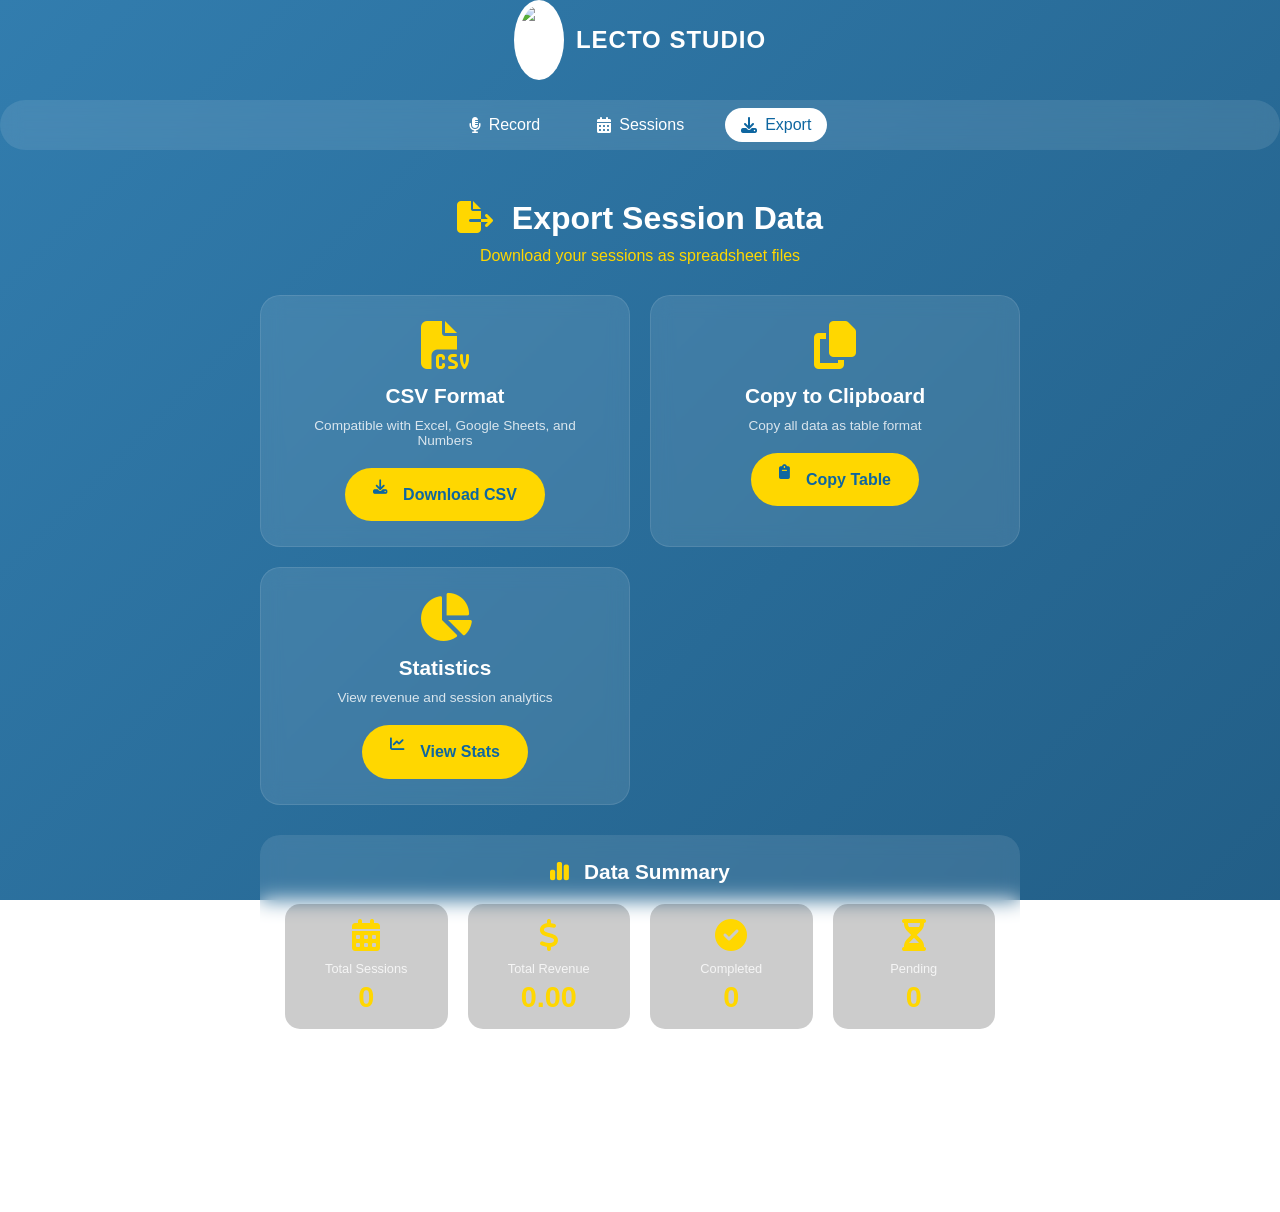
==== export.html @ 88a97ba5 "Add files via upload" ====
<!DOCTYPE html>
<html lang="en">
<head>
    <meta charset="UTF-8">
    <meta name="viewport" content="width=device-width, initial-scale=1.0, viewport-fit=cover">
    <title>Lecto Studio - Export Data</title>
    <link rel="manifest" href="manifest.json">
    <meta name="theme-color" content="#0e66a0">
    <meta name="apple-mobile-web-app-capable" content="yes">
    <meta name="apple-mobile-web-app-title" content="Lecto Studio">
    <link rel="apple-touch-icon" href="icons/icon-192.png">
    
    <!-- Font Awesome Icons -->
    <link rel="stylesheet" href="https://cdnjs.cloudflare.com/ajax/libs/font-awesome/6.5.1/css/all.min.css">
    <link rel="stylesheet" href="styles.css">
</head>
<body>
    <div class="logo">
     <img src="/new/img/IMG-20260517-WA0030.jpg" alt="Lecto Studio Logo" width="50">
        <span class="logo-text">LECTO STUDIO</span>
    </div>
    
    <nav>
        <div class="links">
            <a href="record.html"><i class="fas fa-microphone-alt"></i> Record</a>
            <a href="sessions.html"><i class="fas fa-calendar-alt"></i> Sessions</a>
            <a href="export.html" class="active"><i class="fas fa-download"></i> Export</a>
        </div>
    </nav>
    
    <main>
        <h1><i class="fas fa-file-export"></i> Export Session Data</h1>
        <p class="tagline">Download your sessions as spreadsheet files</p>
        
        <div class="export-options">
            <div class="export-card">
                <i class="fas fa-file-csv"></i>
                <h3>CSV Format</h3>
                <p>Compatible with Excel, Google Sheets, and Numbers</p>
                <button id="exportCSVBtn"><i class="fas fa-download"></i> Download CSV</button>
            </div>
            
            <div class="export-card">
                <i class="fas fa-copy"></i>
                <h3>Copy to Clipboard</h3>
                <p>Copy all data as table format</p>
                <button id="copyTableBtn"><i class="fas fa-clipboard"></i> Copy Table</button>
            </div>
            
            <div class="export-card">
                <i class="fas fa-chart-pie"></i>
                <h3>Statistics</h3>
                <p>View revenue and session analytics</p>
                <button id="viewStatsBtn"><i class="fas fa-chart-line"></i> View Stats</button>
            </div>
        </div>
        
        <div class="stats-preview">
            <h3><i class="fas fa-chart-simple"></i> Data Summary</h3>
            <div class="stats-grid">
                <div class="stat-item">
                    <i class="fas fa-calendar-alt"></i>
                    <span class="stat-label">Total Sessions</span>
                    <span class="stat-number" id="totalSessions">0</span>
                </div>
                <div class="stat-item">
                    <i class="fas fa-dollar-sign"></i>
                    <span class="stat-label">Total Revenue</span>
                    <span class="stat-number" id="totalRevenue">0</span>
                </div>
                <div class="stat-item">
                    <i class="fas fa-check-circle"></i>
                    <span class="stat-label">Completed</span>
                    <span class="stat-number" id="completedCount">0</span>
                </div>
                <div class="stat-item">
                    <i class="fas fa-hourglass-half"></i>
                    <span class="stat-label">Pending</span>
                    <span class="stat-number" id="pendingCount">0</span>
                </div>
            </div>
        </div>
        
        <div id="message" class="message"></div>
    </main>
    
    <footer>
        <p><i class="far fa-copyright"></i> 2026 Lecto Music Studio. All rights reserved.</p>
    </footer>
    
    <div id="installPrompt" class="install-prompt" style="display: none;">
        <i class="fas fa-download"></i>
        <p>Install this app</p>
        <button id="installBtn"><i class="fas fa-plus"></i> Install</button>
        <button id="closeInstall"><i class="fas fa-times"></i></button>
    </div>
    
    <script src="script.js"></script>
</body>
</html>
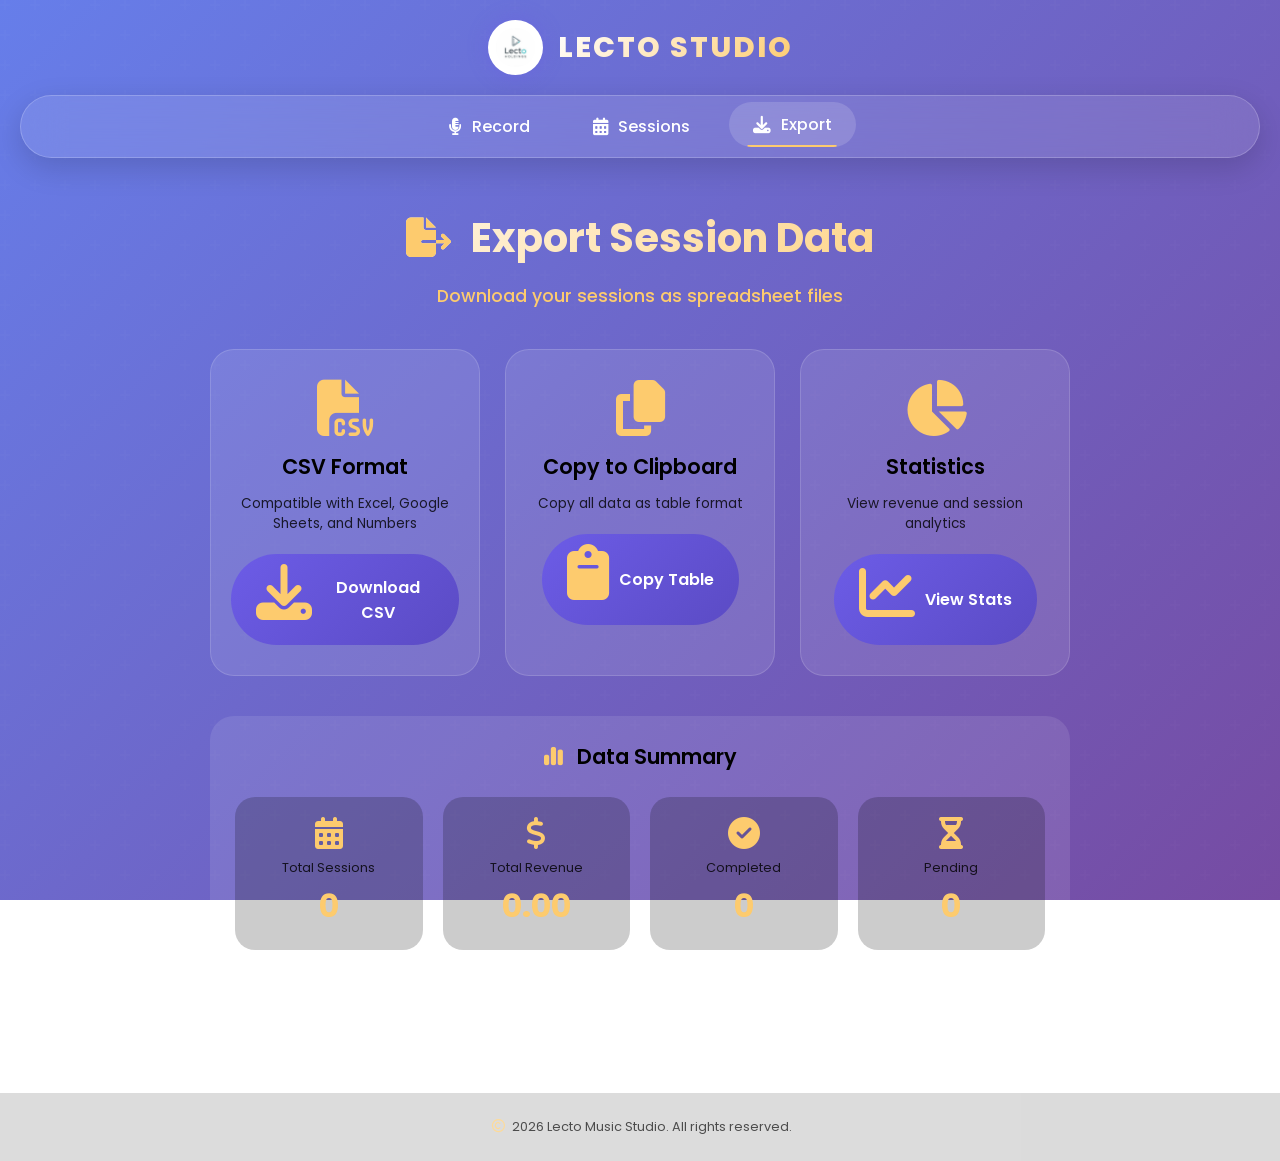
==== commit fd1a6213: "Add files via upload" ====
--- a/export.html
+++ b/export.html
@@ -16,8 +16,7 @@
 </head>
 <body>
     <div class="logo">
-     <img src="/new/img/IMG-20260517-WA0030.jpg" alt="Lecto Studio Logo" width="50">
-        <span class="logo-text">LECTO STUDIO</span>
+<img src="img/logo.jpg" alt="Lecto Studio Logo" width="50">        <span class="logo-text">LECTO STUDIO</span>
     </div>
     
     <nav>
--- a/styles.css
+++ b/styles.css
@@ -0,0 +1,1079 @@
+/* ====================
+   GOOGLE FONTS
+   ==================== */
+@import url('https://fonts.googleapis.com/css2?family=Poppins:wght@300;400;500;600;700;800&display=swap');
+@import url('https://cdnjs.cloudflare.com/ajax/libs/font-awesome/6.5.1/css/all.min.css');
+
+/* ====================
+   CSS VARIABLES
+   ==================== */
+:root {
+    --primary: #6c5ce7;
+    --primary-dark: #5b4bc4;
+    --primary-light: #8b7ef0;
+    --secondary: #fd79a8;
+    --accent: #fdcb6e;
+    --success: #00b894;
+    --danger: #d63031;
+    --dark: #2d3436;
+    --darker: #1e272e;
+    --glass: rgba(255, 255, 255, 0.1);
+    --glass-dark: rgba(0, 0, 0, 0.3);
+    --shadow-sm: 0 4px 15px rgba(0, 0, 0, 0.1);
+    --shadow-md: 0 10px 30px rgba(0, 0, 0, 0.15);
+    --shadow-lg: 0 20px 40px rgba(0, 0, 0, 0.2);
+    --shadow-glow: 0 0 20px rgba(108, 92, 231, 0.4);
+}
+
+* {
+    margin: 0;
+    padding: 0;
+    box-sizing: border-box;
+    font-family: 'Poppins', 'Segoe UI', Tahoma, Geneva, Verdana, sans-serif;
+}
+
+/* ====================
+   BODY WITH ANIMATED GRADIENT
+   ==================== */
+body {
+    min-height: 100vh;
+    display: flex;
+    flex-direction: column;
+    position: relative;
+    overflow-x: hidden;
+}
+
+body::before {
+    content: '';
+    position: fixed;
+    top: 0;
+    left: 0;
+    width: 100%;
+    height: 100%;
+    background: linear-gradient(135deg, #667eea 0%, #764ba2 50%, #f093fb 100%);
+    background-size: 200% 200%;
+    animation: gradientShift 10s ease infinite;
+    z-index: -2;
+}
+
+@keyframes gradientShift {
+    0% { background-position: 0% 50%; }
+    50% { background-position: 100% 50%; }
+    100% { background-position: 0% 50%; }
+}
+
+body::after {
+    content: '';
+    position: fixed;
+    top: 0;
+    left: 0;
+    width: 100%;
+    height: 100%;
+    background: url('data:image/svg+xml,%3Csvg width="60" height="60" viewBox="0 0 60 60" xmlns="http://www.w3.org/2000/svg"%3E%3Cg fill="none" fill-rule="evenodd"%3E%3Cg fill="%23ffffff" fill-opacity="0.03"%3E%3Cpath d="M36 34v-4h-2v4h-4v2h4v4h2v-4h4v-2h-4zm0-30V0h-2v4h-4v2h4v4h2V6h4V4h-4zM6 34v-4H4v4H0v2h4v4h2v-4h4v-2H6zM6 4V0H4v4H0v2h4v4h2V6h4V4H6z"/%3E%3C/g%3E%3C/g%3E%3C/svg%3E') repeat;
+    opacity: 0.5;
+    z-index: -1;
+    pointer-events: none;
+}
+
+/* ====================
+   LOGO
+   ==================== */
+.logo {
+    display: flex;
+    justify-content: center;
+    align-items: center;
+    gap: 15px;
+    margin: 20px 0 10px;
+    animation: fadeInDown 0.8s ease;
+}
+
+@keyframes fadeInDown {
+    from {
+        opacity: 0;
+        transform: translateY(-30px);
+    }
+    to {
+        opacity: 1;
+        transform: translateY(0);
+    }
+}
+
+.logo img {
+    width: 55px;
+    border-radius: 50%;
+    background: white;
+    padding: 8px;
+    box-shadow: var(--shadow-glow);
+    transition: transform 0.3s ease;
+}
+
+.logo img:hover {
+    transform: scale(1.05) rotate(5deg);
+}
+
+.logo-text {
+    font-size: 1.8rem;
+    font-weight: 800;
+    background: linear-gradient(135deg, #fff, #fdcb6e);
+    background-clip: text;
+    -webkit-background-clip: text;
+    color: transparent;
+    letter-spacing: 2px;
+}
+
+/* ====================
+   NAVIGATION
+   ==================== */
+nav {
+    background: var(--glass);
+    backdrop-filter: blur(20px);
+    border-radius: 60px;
+    padding: 8px 25px;
+    margin: 10px 20px 30px;
+    position: sticky;
+    top: 20px;
+    z-index: 100;
+    border: 1px solid rgba(255, 255, 255, 0.2);
+    box-shadow: var(--shadow-md);
+    animation: fadeInDown 0.8s ease 0.1s both;
+}
+
+.links {
+    display: flex;
+    justify-content: center;
+    gap: 15px;
+    flex-wrap: wrap;
+}
+
+.links a {
+    color: white;
+    text-decoration: none;
+    padding: 10px 24px;
+    border-radius: 50px;
+    transition: all 0.3s ease;
+    display: inline-flex;
+    align-items: center;
+    gap: 10px;
+    font-weight: 500;
+    position: relative;
+    overflow: hidden;
+}
+
+.links a::before {
+    content: '';
+    position: absolute;
+    bottom: 0;
+    left: 50%;
+    width: 0;
+    height: 2px;
+    background: var(--accent);
+    transition: all 0.3s ease;
+    transform: translateX(-50%);
+}
+
+.links a:hover::before,
+.links a.active::before {
+    width: 70%;
+}
+
+.links a:hover,
+.links a.active {
+    background: rgba(255, 255, 255, 0.15);
+    transform: translateY(-2px);
+}
+
+.links a i {
+    font-size: 1.1rem;
+    transition: transform 0.3s ease;
+}
+
+.links a:hover i {
+    transform: scale(1.1);
+}
+
+/* ====================
+   MAIN CONTAINER
+   ==================== */
+main {
+    flex: 1;
+    max-width: 900px;
+    margin: 0 auto;
+    padding: 20px;
+    width: 100%;
+    animation: fadeInUp 0.8s ease 0.2s both;
+}
+
+@keyframes fadeInUp {
+    from {
+        opacity: 0;
+        transform: translateY(30px);
+    }
+    to {
+        opacity: 1;
+        transform: translateY(0);
+    }
+}
+
+/* ====================
+   HEADINGS
+   ==================== */
+h1 {
+    font-size: 2.5rem;
+    margin-bottom: 15px;
+    text-align: center;
+    font-weight: 700;
+    background: linear-gradient(135deg, #fff, var(--accent));
+    background-clip: text;
+    -webkit-background-clip: text;
+    color: transparent;
+}
+
+h1 i {
+    margin-right: 12px;
+    color: var(--accent);
+}
+
+h2 {
+    font-size: 1.8rem;
+    font-weight: 600;
+    margin-bottom: 20px;
+}
+
+h3 {
+    font-size: 1.3rem;
+    font-weight: 600;
+    margin-bottom: 10px;
+}
+
+.tagline {
+    text-align: center;
+    color: var(--accent);
+    margin-bottom: 40px;
+    font-size: 1.1rem;
+    font-weight: 500;
+}
+
+.tagline i {
+    margin: 0 10px;
+}
+
+/* ====================
+   HOME PAGE - HERO
+   ==================== */
+.hero {
+    text-align: center;
+    padding: 40px 20px;
+    background: var(--glass);
+    backdrop-filter: blur(10px);
+    border-radius: 40px;
+    border: 1px solid rgba(255, 255, 255, 0.2);
+    margin-bottom: 20px;
+}
+
+.hero-icon {
+    font-size: 5rem;
+    margin-bottom: 20px;
+    color: var(--accent);
+    animation: float 3s ease-in-out infinite;
+}
+
+@keyframes float {
+    0%, 100% { transform: translateY(0); }
+    50% { transform: translateY(-15px); }
+}
+
+.services-grid {
+    display: flex;
+    flex-wrap: wrap;
+    justify-content: center;
+    gap: 15px;
+    margin: 40px 0;
+}
+
+.service-item {
+    background: rgba(255, 255, 255, 0.1);
+    backdrop-filter: blur(10px);
+    border-radius: 50px;
+    padding: 12px 25px;
+    display: flex;
+    align-items: center;
+    gap: 12px;
+    transition: all 0.3s ease;
+    border: 1px solid rgba(255, 255, 255, 0.1);
+    font-weight: 500;
+}
+
+.service-item:hover {
+    background: rgba(255, 255, 255, 0.2);
+    transform: translateY(-5px) scale(1.02);
+    border-color: var(--accent);
+    box-shadow: var(--shadow-glow);
+}
+
+.service-item i {
+    font-size: 1.3rem;
+    color: var(--accent);
+}
+
+/* CTA Buttons */
+.cta-buttons {
+    display: flex;
+    justify-content: center;
+    gap: 20px;
+    margin-top: 30px;
+    flex-wrap: wrap;
+}
+
+.btn-primary, .btn-secondary {
+    padding: 14px 35px;
+    border-radius: 50px;
+    text-decoration: none;
+    font-weight: 600;
+    transition: all 0.3s ease;
+    display: inline-flex;
+    align-items: center;
+    gap: 10px;
+    font-size: 1rem;
+}
+
+.btn-primary {
+    background: linear-gradient(135deg, var(--primary), var(--primary-dark));
+    color: white;
+    box-shadow: 0 4px 15px rgba(108, 92, 231, 0.3);
+}
+
+.btn-primary:hover {
+    transform: translateY(-3px);
+    box-shadow: 0 8px 25px rgba(108, 92, 231, 0.4);
+}
+
+.btn-secondary {
+    background: rgba(255, 255, 255, 0.15);
+    color: white;
+    border: 1px solid rgba(255, 255, 255, 0.3);
+}
+
+.btn-secondary:hover {
+    background: rgba(255, 255, 255, 0.25);
+    transform: translateY(-3px);
+}
+
+/* ====================
+   FORM STYLES
+   ==================== */
+.form-group {
+    margin-bottom: 25px;
+}
+
+.form-group label {
+    display: block;
+    margin-bottom: 10px;
+    font-size: 0.9rem;
+    font-weight: 500;
+    color: rgba(255, 255, 255, 0.9);
+}
+
+.form-group label i {
+    margin-right: 8px;
+    color: var(--accent);
+}
+
+.form-row {
+    display: grid;
+    grid-template-columns: repeat(3, 1fr);
+    gap: 20px;
+    margin-bottom: 25px;
+}
+
+input, select, textarea {
+    width: 100%;
+    padding: 14px 16px;
+    border: 1px solid rgba(255, 255, 255, 0.2);
+    border-radius: 16px;
+    font-size: 1rem;
+    background: rgba(255, 255, 255, 0.9);
+    transition: all 0.3s ease;
+}
+
+input:focus, select:focus, textarea:focus {
+    outline: none;
+    border-color: var(--primary);
+    box-shadow: 0 0 0 3px rgba(108, 92, 231, 0.3);
+    background: white;
+}
+
+textarea {
+    resize: vertical;
+    min-height: 120px;
+}
+
+.checkbox {
+    display: flex;
+    align-items: center;
+    gap: 12px;
+    cursor: pointer;
+}
+
+.checkbox input {
+    width: 20px;
+    height: 20px;
+    cursor: pointer;
+}
+
+/* ====================
+   BUTTONS
+   ==================== */
+button {
+    background: linear-gradient(135deg, var(--primary), var(--primary-dark));
+    color: white;
+    border: none;
+    padding: 14px 28px;
+    font-size: 1rem;
+    font-weight: 600;
+    border-radius: 50px;
+    cursor: pointer;
+    transition: all 0.3s ease;
+    width: 100%;
+    display: inline-flex;
+    align-items: center;
+    justify-content: center;
+    gap: 10px;
+}
+
+button i {
+    font-size: 1rem;
+}
+
+button:hover {
+    transform: translateY(-2px);
+    box-shadow: 0 8px 20px rgba(108, 92, 231, 0.4);
+}
+
+.danger-btn {
+    background: linear-gradient(135deg, var(--danger), #c0392b);
+}
+
+.danger-btn:hover {
+    box-shadow: 0 8px 20px rgba(214, 48, 49, 0.4);
+}
+
+/* ====================
+   SESSION CARDS
+   ==================== */
+.sessions-list {
+    margin-top: 30px;
+}
+
+.session-card {
+    background: var(--glass);
+    backdrop-filter: blur(15px);
+    border-radius: 24px;
+    padding: 20px;
+    margin-bottom: 20px;
+    transition: all 0.3s ease;
+    border: 1px solid rgba(255, 255, 255, 0.15);
+    cursor: pointer;
+    position: relative;
+    overflow: hidden;
+}
+
+.session-card::before {
+    content: '';
+    position: absolute;
+    top: 0;
+    left: -100%;
+    width: 100%;
+    height: 100%;
+    background: linear-gradient(90deg, transparent, rgba(255, 255, 255, 0.1), transparent);
+    transition: left 0.5s ease;
+}
+
+.session-card:hover::before {
+    left: 100%;
+}
+
+.session-card:hover {
+    transform: translateY(-5px);
+    border-color: var(--accent);
+    box-shadow: var(--shadow-lg);
+}
+
+.session-header {
+    display: flex;
+    justify-content: space-between;
+    align-items: center;
+    margin-bottom: 15px;
+    flex-wrap: wrap;
+    gap: 10px;
+}
+
+.session-client {
+    font-size: 1.2rem;
+    font-weight: 700;
+    display: flex;
+    align-items: center;
+    gap: 10px;
+}
+
+.session-client i {
+    color: var(--accent);
+    font-size: 1.3rem;
+}
+
+.session-status {
+    padding: 6px 14px;
+    border-radius: 50px;
+    font-size: 0.8rem;
+    font-weight: 600;
+    display: inline-flex;
+    align-items: center;
+    gap: 6px;
+}
+
+.status-completed {
+    background: linear-gradient(135deg, var(--success), #009432);
+    color: white;
+}
+
+.status-pending {
+    background: linear-gradient(135deg, var(--accent), #f39c12);
+    color: #2d3436;
+}
+
+.session-details {
+    display: grid;
+    grid-template-columns: repeat(auto-fit, minmax(160px, 1fr));
+    gap: 12px;
+    font-size: 0.9rem;
+    margin: 15px 0;
+    padding: 12px 0;
+    border-top: 1px solid rgba(255, 255, 255, 0.1);
+    border-bottom: 1px solid rgba(255, 255, 255, 0.1);
+}
+
+.session-details span {
+    display: flex;
+    align-items: center;
+    gap: 8px;
+}
+
+.session-details i {
+    color: var(--accent);
+    width: 20px;
+}
+
+.session-notes {
+    margin-top: 12px;
+    padding: 10px 12px;
+    background: rgba(0, 0, 0, 0.2);
+    border-radius: 12px;
+    font-size: 0.85rem;
+    display: flex;
+    align-items: flex-start;
+    gap: 10px;
+}
+
+.session-notes i {
+    color: var(--accent);
+    margin-top: 2px;
+}
+
+.delete-session {
+    background: rgba(214, 48, 49, 0.8);
+    padding: 8px 16px;
+    font-size: 0.8rem;
+    width: auto;
+    margin-top: 12px;
+}
+
+.delete-session:hover {
+    background: var(--danger);
+}
+
+/* Edit hint */
+.edit-hint {
+    text-align: right;
+    font-size: 0.7rem;
+    opacity: 0.6;
+    margin-top: 8px;
+    display: flex;
+    justify-content: flex-end;
+    align-items: center;
+    gap: 5px;
+}
+
+.edit-hint i {
+    font-size: 0.7rem;
+}
+
+/* ====================
+   FILTERS
+   ==================== */
+.filters {
+    display: flex;
+    gap: 15px;
+    margin-bottom: 30px;
+    flex-wrap: wrap;
+}
+
+.filters input, .filters select {
+    flex: 1;
+    min-width: 180px;
+    background: rgba(255, 255, 255, 0.9);
+    border-radius: 50px;
+    padding: 12px 20px;
+}
+
+/* ====================
+   EMPTY STATE
+   ==================== */
+.empty-state {
+    text-align: center;
+    padding: 60px 20px;
+    background: var(--glass);
+    backdrop-filter: blur(10px);
+    border-radius: 30px;
+    border: 1px solid rgba(255, 255, 255, 0.1);
+}
+
+.empty-state i {
+    font-size: 4rem;
+    color: var(--accent);
+    margin-bottom: 20px;
+}
+
+.empty-state p {
+    margin-bottom: 25px;
+    font-size: 1.1rem;
+}
+
+.btn-small {
+    background: linear-gradient(135deg, var(--primary), var(--primary-dark));
+    color: white;
+    padding: 10px 24px;
+    border-radius: 50px;
+    text-decoration: none;
+    display: inline-flex;
+    align-items: center;
+    gap: 10px;
+    font-weight: 600;
+    transition: all 0.3s ease;
+}
+
+.btn-small:hover {
+    transform: translateY(-2px);
+    box-shadow: var(--shadow-glow);
+}
+
+/* ====================
+   EXPORT PAGE
+   ==================== */
+.export-options {
+    display: grid;
+    grid-template-columns: repeat(auto-fit, minmax(260px, 1fr));
+    gap: 25px;
+    margin: 40px 0;
+}
+
+.export-card {
+    background: var(--glass);
+    backdrop-filter: blur(15px);
+    border-radius: 24px;
+    padding: 30px 20px;
+    text-align: center;
+    transition: all 0.3s ease;
+    border: 1px solid rgba(255, 255, 255, 0.15);
+}
+
+.export-card:hover {
+    transform: translateY(-8px);
+    border-color: var(--accent);
+    box-shadow: var(--shadow-lg);
+}
+
+.export-card i {
+    font-size: 3.5rem;
+    margin-bottom: 15px;
+    color: var(--accent);
+}
+
+.export-card h3 {
+    margin-bottom: 12px;
+}
+
+.export-card p {
+    font-size: 0.85rem;
+    margin-bottom: 20px;
+    opacity: 0.8;
+}
+
+.export-card button {
+    width: auto;
+    padding: 10px 25px;
+}
+
+/* Stats Preview */
+.stats-preview {
+    background: var(--glass);
+    backdrop-filter: blur(15px);
+    border-radius: 24px;
+    padding: 25px;
+    margin-top: 30px;
+}
+
+.stats-preview h3 {
+    text-align: center;
+    margin-bottom: 25px;
+}
+
+.stats-preview h3 i {
+    margin-right: 10px;
+    color: var(--accent);
+}
+
+.stats-grid {
+    display: grid;
+    grid-template-columns: repeat(auto-fit, minmax(160px, 1fr));
+    gap: 20px;
+}
+
+.stat-item {
+    text-align: center;
+    padding: 20px;
+    background: rgba(0, 0, 0, 0.2);
+    border-radius: 20px;
+    transition: all 0.3s ease;
+}
+
+.stat-item:hover {
+    transform: translateY(-3px);
+    background: rgba(0, 0, 0, 0.3);
+}
+
+.stat-item i {
+    font-size: 2rem;
+    color: var(--accent);
+    margin-bottom: 10px;
+    display: block;
+}
+
+.stat-label {
+    display: block;
+    font-size: 0.8rem;
+    opacity: 0.8;
+    margin-bottom: 5px;
+}
+
+.stat-number {
+    display: block;
+    font-size: 2rem;
+    font-weight: 700;
+    color: var(--accent);
+}
+
+/* ====================
+   MODAL (Edit Popup)
+   ==================== */
+.modal {
+    display: none;
+    position: fixed;
+    z-index: 1000;
+    left: 0;
+    top: 0;
+    width: 100%;
+    height: 100%;
+    background: rgba(0, 0, 0, 0.7);
+    backdrop-filter: blur(8px);
+    animation: fadeIn 0.3s ease;
+}
+
+@keyframes fadeIn {
+    from { opacity: 0; }
+    to { opacity: 1; }
+}
+
+.modal-content {
+    background: linear-gradient(135deg, #667eea, #764ba2);
+    margin: 5% auto;
+    padding: 0;
+    width: 90%;
+    max-width: 550px;
+    border-radius: 28px;
+    animation: slideIn 0.3s ease;
+    box-shadow: var(--shadow-lg);
+    border: 1px solid rgba(255, 255, 255, 0.2);
+}
+
+@keyframes slideIn {
+    from {
+        transform: translateY(-50px);
+        opacity: 0;
+    }
+    to {
+        transform: translateY(0);
+        opacity: 1;
+    }
+}
+
+.modal-header {
+    display: flex;
+    justify-content: space-between;
+    align-items: center;
+    padding: 20px 25px;
+    border-bottom: 1px solid rgba(255, 255, 255, 0.2);
+}
+
+.modal-header h2 {
+    margin: 0;
+    font-size: 1.5rem;
+}
+
+.modal-header h2 i {
+    color: var(--accent);
+    margin-right: 10px;
+}
+
+.close-modal {
+    font-size: 2rem;
+    font-weight: bold;
+    cursor: pointer;
+    transition: all 0.3s ease;
+    width: 35px;
+    height: 35px;
+    display: flex;
+    align-items: center;
+    justify-content: center;
+    border-radius: 50%;
+}
+
+.close-modal:hover {
+    background: rgba(255, 255, 255, 0.2);
+    transform: rotate(90deg);
+}
+
+#editForm {
+    padding: 25px;
+}
+
+/* ====================
+   MESSAGE
+   ==================== */
+.message {
+    margin-top: 20px;
+    padding: 14px;
+    border-radius: 16px;
+    text-align: center;
+    display: flex;
+    align-items: center;
+    justify-content: center;
+    gap: 10px;
+    font-weight: 500;
+    animation: fadeInUp 0.3s ease;
+}
+
+.message.success {
+    background: rgba(0, 184, 148, 0.2);
+    border: 1px solid var(--success);
+    color: var(--success);
+}
+
+.message.error {
+    background: rgba(214, 48, 49, 0.2);
+    border: 1px solid var(--danger);
+    color: var(--danger);
+}
+
+/* ====================
+   INSTALL PROMPT
+   ==================== */
+.install-prompt {
+    position: fixed;
+    bottom: 25px;
+    left: 50%;
+    transform: translateX(-50%);
+    background: rgba(255, 255, 255, 0.95);
+    backdrop-filter: blur(10px);
+    color: var(--dark);
+    border-radius: 60px;
+    padding: 12px 25px;
+    display: flex;
+    gap: 20px;
+    align-items: center;
+    box-shadow: var(--shadow-lg);
+    z-index: 1000;
+    animation: slideUp 0.5s ease;
+}
+
+@keyframes slideUp {
+    from {
+        transform: translateX(-50%) translateY(100px);
+        opacity: 0;
+    }
+    to {
+        transform: translateX(-50%) translateY(0);
+        opacity: 1;
+    }
+}
+
+.install-prompt i {
+    font-size: 1.3rem;
+    color: var(--primary);
+}
+
+.install-prompt p {
+    margin: 0;
+    font-weight: 500;
+}
+
+.install-prompt button {
+    margin: 0;
+    padding: 8px 20px;
+    width: auto;
+}
+
+#closeInstall {
+    background: transparent;
+    color: var(--dark);
+    padding: 5px 12px;
+}
+
+#closeInstall:hover {
+    background: rgba(0, 0, 0, 0.1);
+    transform: none;
+    box-shadow: none;
+}
+
+/* ====================
+   FOOTER
+   ==================== */
+footer {
+    text-align: center;
+    padding: 25px;
+    font-size: 0.8rem;
+    opacity: 0.7;
+    margin-top: 50px;
+    background: rgba(0, 0, 0, 0.2);
+}
+
+footer i {
+    margin: 0 4px;
+    color: var(--accent);
+}
+
+/* ====================
+   SCROLLBAR
+   ==================== */
+::-webkit-scrollbar {
+    width: 10px;
+}
+
+::-webkit-scrollbar-track {
+    background: rgba(0, 0, 0, 0.2);
+    border-radius: 10px;
+}
+
+::-webkit-scrollbar-thumb {
+    background: linear-gradient(135deg, var(--primary), var(--primary-dark));
+    border-radius: 10px;
+}
+
+::-webkit-scrollbar-thumb:hover {
+    background: var(--primary-light);
+}
+
+/* ====================
+   RESPONSIVE
+   ==================== */
+@media (max-width: 768px) {
+    .logo-text {
+        font-size: 1.2rem;
+    }
+    
+    .logo img {
+        width: 40px;
+    }
+    
+    nav {
+        margin: 10px 15px 20px;
+        padding: 6px 15px;
+    }
+    
+    .links a {
+        padding: 6px 14px;
+        font-size: 0.85rem;
+    }
+    
+    .links a span {
+        display: none;
+    }
+    
+    .links a i {
+        margin: 0;
+        font-size: 1.2rem;
+    }
+    
+    h1 {
+        font-size: 1.6rem;
+    }
+    
+    .form-row {
+        grid-template-columns: 1fr;
+        gap: 15px;
+    }
+    
+    .session-header {
+        flex-direction: column;
+        align-items: flex-start;
+    }
+    
+    .filters {
+        flex-direction: column;
+    }
+    
+    .export-options {
+        grid-template-columns: 1fr;
+    }
+    
+    .stats-grid {
+        grid-template-columns: 1fr 1fr;
+    }
+    
+    .modal-content {
+        width: 95%;
+        margin: 10% auto;
+    }
+    
+    .hero-icon {
+        font-size: 3rem;
+    }
+    
+    .services-grid {
+        gap: 10px;
+    }
+    
+    .service-item {
+        padding: 8px 16px;
+        font-size: 0.85rem;
+    }
+    
+    .cta-buttons {
+        flex-direction: column;
+        align-items: center;
+    }
+    
+    .btn-primary, .btn-secondary {
+        width: 100%;
+        justify-content: center;
+    }
+}
+
+@media (max-width: 480px) {
+    .stats-grid {
+        grid-template-columns: 1fr;
+    }
+    
+    .session-details {
+        grid-template-columns: 1fr;
+        gap: 8px;
+    }
+}
